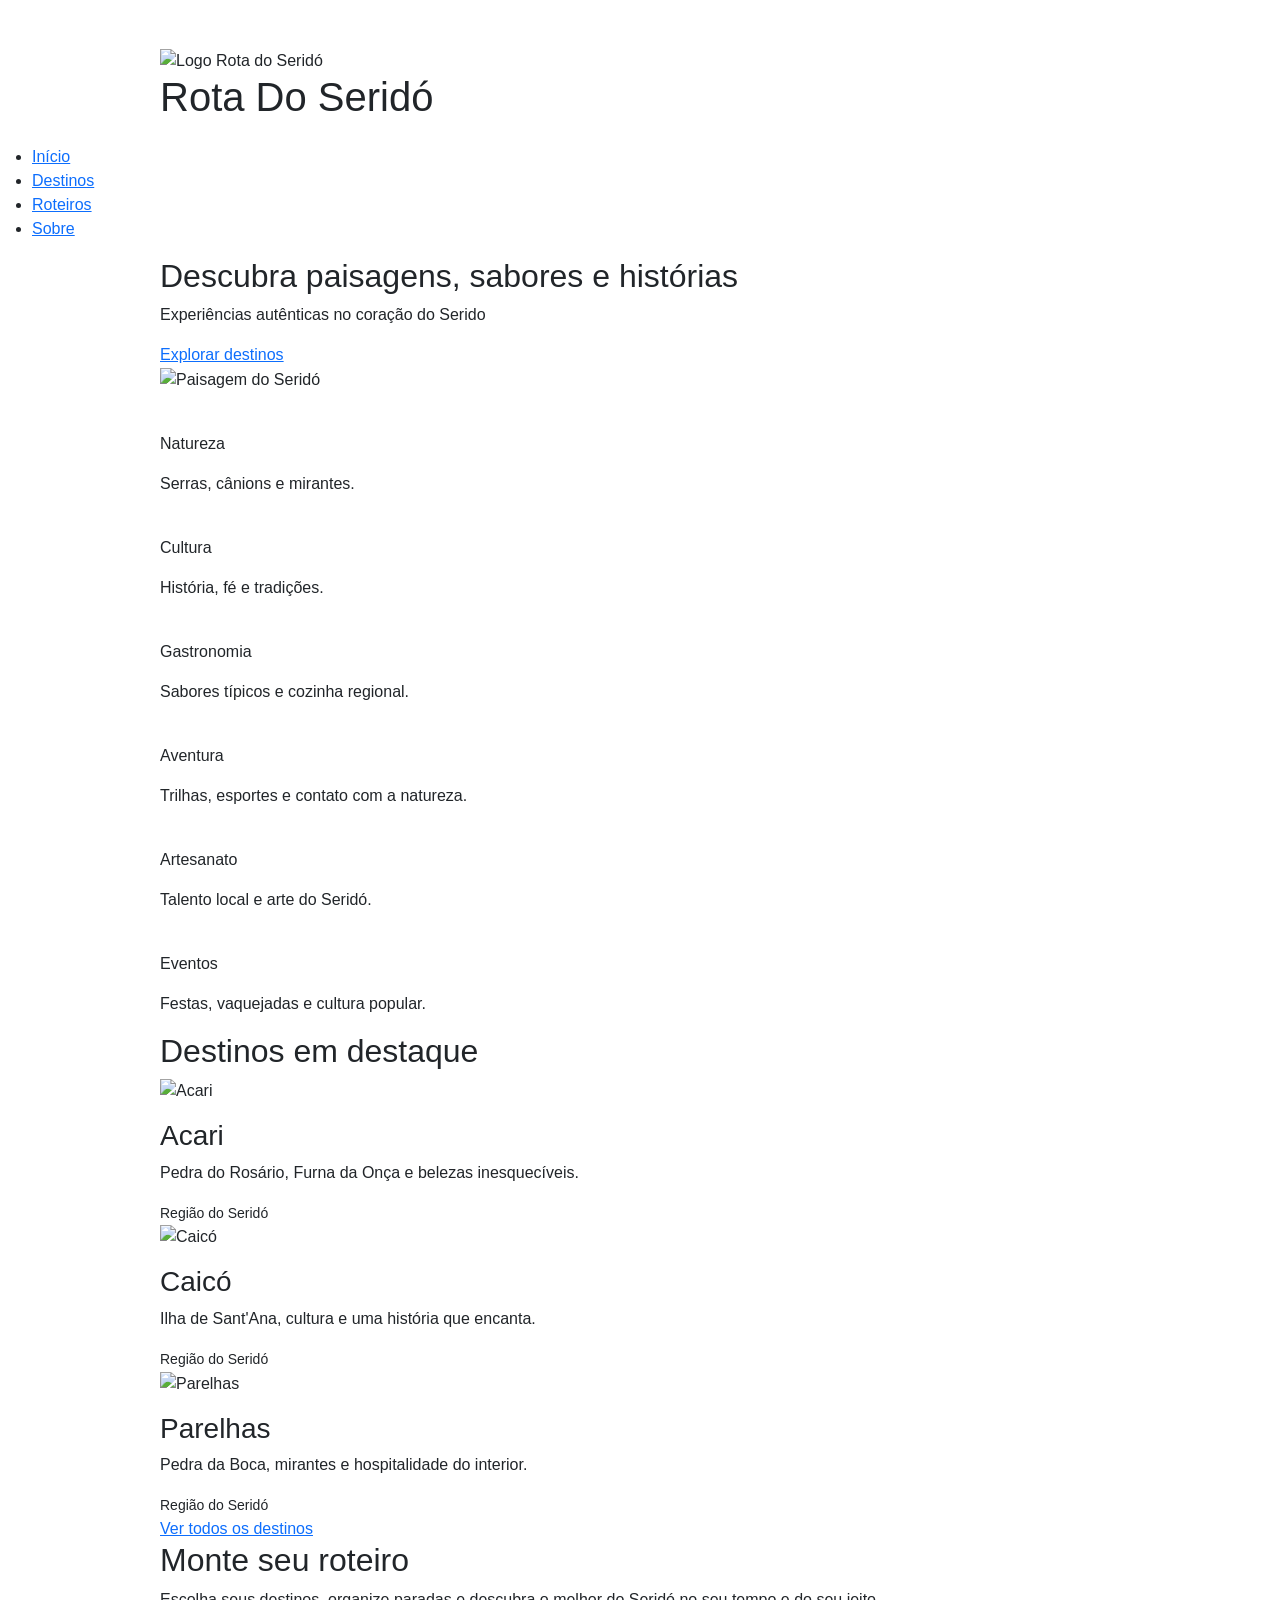
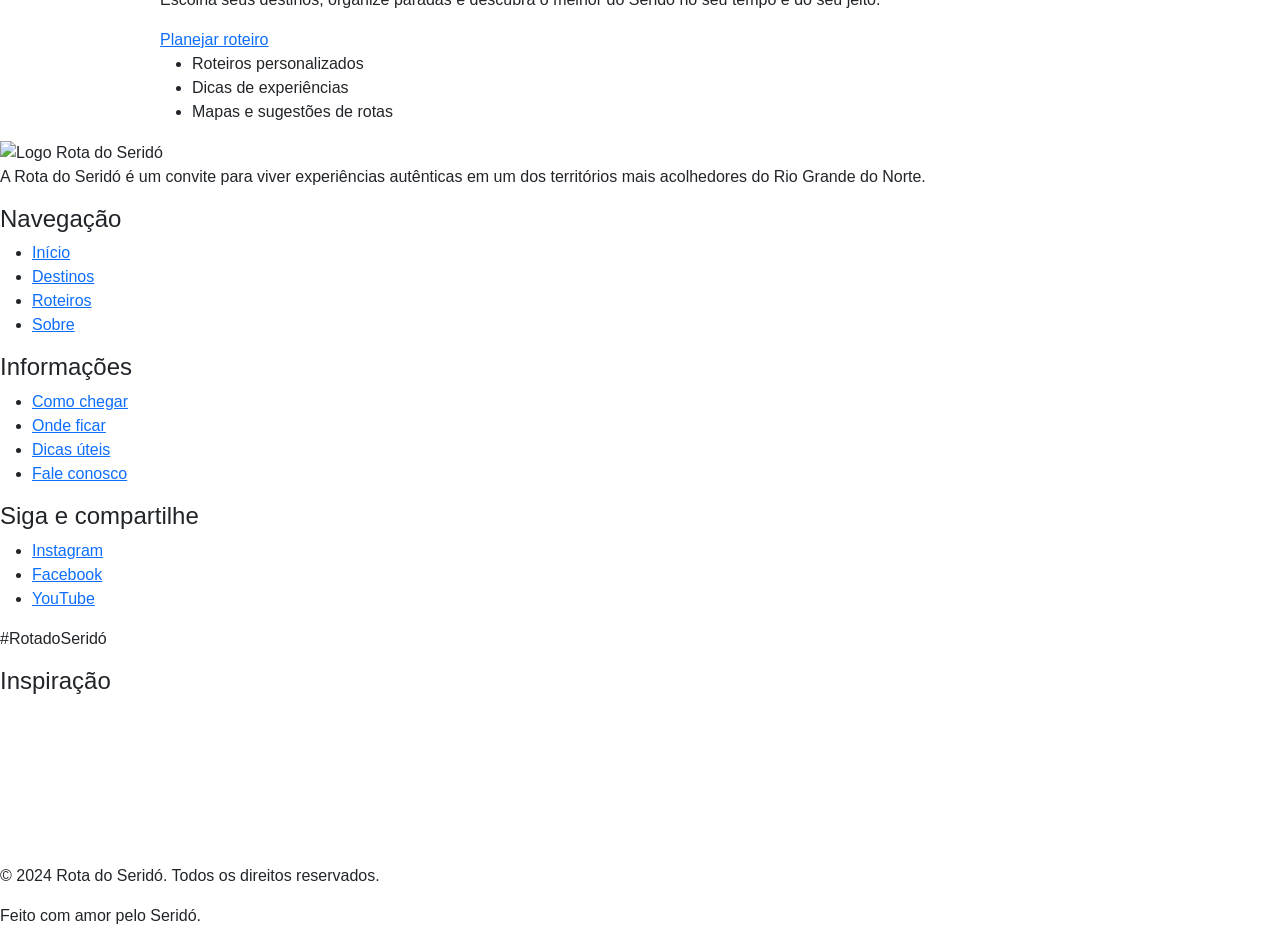
==== index.html @ 2438d68c "Organização e nomeação das landmarks do código para uso de CSS autoral" ====
<!doctype html>
<html lang="pt-BR">

<head>
  <meta charset="UTF-8" />
  <meta name="viewport" content="width=device-width, initial-scale=1.0" />
  <title>Rota do Seridó</title>

  <link rel="stylesheet" 
    href="https://cdn.jsdelivr.net/npm/bootstrap@5.3.8/dist/css/bootstrap.min.css" 
    rel="stylesheet"
    integrity="sha384-sRIl4kxILFvY47J16cr9ZwB07vP4J8+LH7qKQnuqkuIAvNWLzeN8tE5YBujZqJLB" crossorigin="anonymous" 
    />

  <link rel="stylesheet" href="styles.css" />
</head>

<body>
  <header id="cabecalho">
      <img src="" alt="Logo Rota do Seridó">
      <h1>Rota Do Seridó</h1>
    </header>

    <nav id="Navegacao-principal">
      <ul>
        <li><a href="#">Início</a></li>
        <li><a href="destinos.html">Destinos</a></li>
        <li><a href="#">Roteiros</a></li>
        <li><a href="#">Sobre</a></li>
      </ul>
    </nav>

  <main>
    <section id="imagem-inicio">
      <article>
        <h2>Descubra paisagens, sabores e histórias</h2>
        <p>Experiências autênticas no coração do Serido</p>
        <a href="destinos.html">Explorar destinos</a>
      </article>

      <figure>
        <img src="" alt="Paisagem do Seridó">
      </figure>
    </section>

    <section id="categorias">
      <article>
        <img src="" alt="">
        <p>Natureza</p>
        <p>Serras, cânions e mirantes.</p>
      </article>

      <article>
        <img src="" alt="">
        <p>Cultura</p>
        <p>História, fé e tradições.</p>
      </article>

      <article>
        <img src="" alt="">
        <p>Gastronomia</p>
        <p>Sabores típicos e cozinha regional.</p>
      </article>

      <article>
        <img src="" alt="">
        <p>Aventura</p>
        <p>Trilhas, esportes e contato com a natureza.</p>
      </article>

      <article>
        <img src="" alt="">
        <p>Artesanato</p>
        <p>Talento local e arte do Seridó.</p>
      </article>

      <article>
        <img src="" alt="">
        <p>Eventos</p>
        <p>Festas, vaquejadas e cultura popular.</p>
      </article>
    </section>

    <section id="destinos">
        <h2>Destinos em destaque</h2>
      <div>

        <article>
          <figure>
            <img src="" alt="Acari">
          </figure>

          <h3>Acari</h3>
          <p>
            Pedra do Rosário, Furna da Onça e
            belezas inesquecíveis.
          </p>
          <small>Região do Seridó</small>
        </article>

        <article>
          <figure>
            <img src="" alt="Caicó">
          </figure>
          <h3>Caicó</h3>        
          <p>
            Ilha de Sant'Ana, cultura e uma
            história que encanta.
          </p>          
          <small>Região do Seridó</small>
        </article>

        <article>
          <figure>
            <img src="" alt="Parelhas">
          </figure>
          <h3>Parelhas</h3>
          <p>
            Pedra da Boca, mirantes e
            hospitalidade do interior.
          </p>
          <small>Região do Seridó</small>
        </article>

      </div>

      <a href="">Ver todos os destinos</a>

    </section>

    <aside id="card-roteiro">

      <article>
          <h2>Monte seu roteiro</h2>
        <p>
          Escolha seus destinos, organize paradas e descubra o melhor
          do Seridó no seu tempo e do seu jeito.
        </p>

        <a href="">Planejar roteiro</a>

        <ul>
          <li>Roteiros personalizados</li>
          <li>Dicas de experiências</li>
          <li>Mapas e sugestões de rotas</li>
        </ul>
      </article>

    </aside>

  </main>

  <footer id="rodape">

    <section>

      <img src="" alt="Logo Rota do Seridó">

      <p>
        A Rota do Seridó é um convite para viver experiências
        autênticas em um dos territórios mais acolhedores do
        Rio Grande do Norte.
      </p>

    </section>

    <nav id="Navegacao-rodape">

      <h4>Navegação</h4>
      <ul>
        <li><a href="">Início</a></li>
        <li><a href="">Destinos</a></li>
        <li><a href="">Roteiros</a></li>
        <li><a href="">Sobre</a></li>
      </ul>

    </nav>

    <section id="informacoes">

      <h4>Informações</h4>
      <ul>
        <li><a href="">Como chegar</a></li>
        <li><a href="">Onde ficar</a></li>
        <li><a href="">Dicas úteis</a></li>
        <li><a href="">Fale conosco</a></li>
      </ul>

    </section>

    <section id="redes-sociais">

      <h4>Siga e compartilhe</h4>
      <ul>
        <li><a href="">Instagram</a></li>
        <li><a href="">Facebook</a></li>
        <li><a href="">YouTube</a></li>
      </ul>
      <p>#RotadoSeridó</p>

    </section>

    <section id="inspiracao">

      <h4>Inspiração</h4>

      <figure>
        <img src="" alt="">
      </figure>

      <figure>
        <img src="" alt="">
      </figure>

      <figure>
        <img src="" alt="">
      </figure>

      <figure>
        <img src="" alt="">
      </figure>

    </section>

    <section id="conclusao">

      <p>&copy; 2024 Rota do Seridó. Todos os direitos reservados.</p>
      <p>Feito com amor pelo Seridó.</p>

    </section>

  </footer>

</body>

</html>
---- styles.css ----
body {
  margin: 0;
  font-family: Arial, Helvetica, sans-serif;
  line-height: 1.5;
}

header,
main {
  width: min(92%, 60rem);
  margin: 0 auto;
}

header {
  padding: 3rem 0 1rem;
}
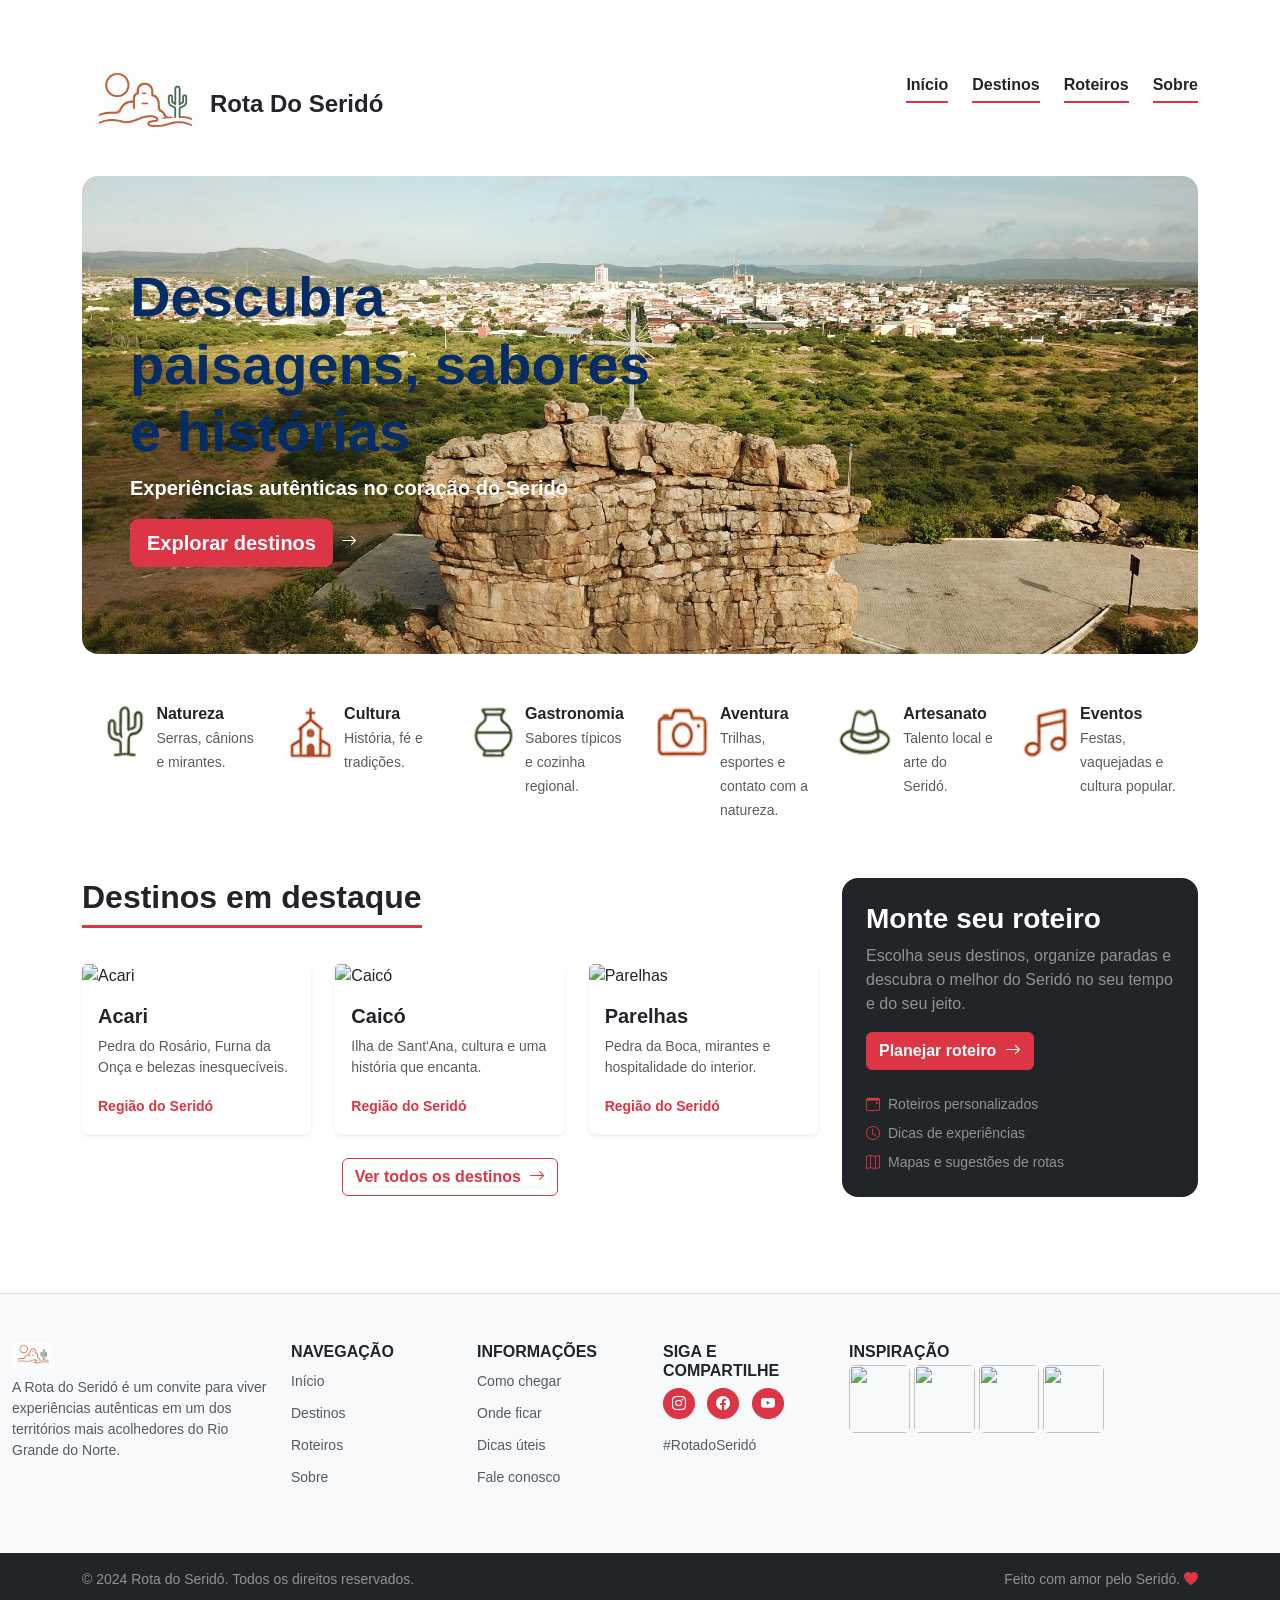
==== commit 06727323: "Implementação inicial do Bootstrap na página inicial" ====
--- a/index.html
+++ b/index.html
@@ -6,229 +6,262 @@
   <meta name="viewport" content="width=device-width, initial-scale=1.0" />
   <title>Rota do Seridó</title>
 
-  <link rel="stylesheet" 
-    href="https://cdn.jsdelivr.net/npm/bootstrap@5.3.8/dist/css/bootstrap.min.css" 
-    rel="stylesheet"
-    integrity="sha384-sRIl4kxILFvY47J16cr9ZwB07vP4J8+LH7qKQnuqkuIAvNWLzeN8tE5YBujZqJLB" crossorigin="anonymous" 
-    />
+  <link rel="stylesheet" href="https://cdn.jsdelivr.net/npm/bootstrap@5.3.8/dist/css/bootstrap.min.css" rel="stylesheet"
+    integrity="sha384-sRIl4kxILFvY47J16cr9ZwB07vP4J8+LH7qKQnuqkuIAvNWLzeN8tE5YBujZqJLB" crossorigin="anonymous" />
+
+    <link rel="stylesheet" href="https://cdn.jsdelivr.net/npm/bootstrap-icons@1.13.1/font/bootstrap-icons.min.css">
 
   <link rel="stylesheet" href="styles.css" />
+
 </head>
 
 <body>
-  <header id="cabecalho">
-      <img src="" alt="Logo Rota do Seridó">
-      <h1>Rota Do Seridó</h1>
+
+  <div class="container d-flex justify-content-between align-items-center py-3">
+    <header id="cabecalho" class="d-flex align-items-center gap-2">
+      <img src="imagens1/LogoRotaDoSerido.png" alt="Logo Rota do Seridó" width="120px" height="80px">
+      <h1 class="fs-4 fw-bold mb-0">Rota Do Seridó</h1>
     </header>
 
-    <nav id="Navegacao-principal">
-      <ul>
-        <li><a href="#">Início</a></li>
-        <li><a href="destinos.html">Destinos</a></li>
-        <li><a href="#">Roteiros</a></li>
-        <li><a href="#">Sobre</a></li>
-      </ul>
+    <nav id="Navegacao-principal" class="list-unstyled d-flex gap-4 mb-0">
+      <a class="text-decoration-none fw-semibold text-dark border-bottom border-danger border-2 pb-1"
+        href="#">Início</a>
+      <a class="text-decoration-none fw-semibold text-dark border-bottom border-danger border-2 pb-1"
+        href="destinos.html">Destinos</a>
+      <a class="text-decoration-none fw-semibold text-dark border-bottom border-danger border-2 pb-1"
+        href="#">Roteiros</a>
+      <a class="text-decoration-none fw-semibold text-dark border-bottom border-danger border-2 pb-1" href="#">Sobre</a>
     </nav>
-
-  <main>
-    <section id="imagem-inicio">
-      <article>
-        <h2>Descubra paisagens, sabores e histórias</h2>
-        <p>Experiências autênticas no coração do Serido</p>
-        <a href="destinos.html">Explorar destinos</a>
-      </article>
-
-      <figure>
-        <img src="" alt="Paisagem do Seridó">
+  </div>
+
+  <main class="container">
+
+    <section id="imagem-inicio" class="position-relative rounded-4 overflow-hidden mb-4">
+      <figure class="m-0">
+        <div class="ratio ratio-21x9">
+          <img class="object-fit-cover w-100 h-100" src="imagens1/ImagemInicio.jpg" alt="Paisagem do Seridó">
+        </div>
       </figure>
+
+      <article class="position-absolute top-0 start-0 w-100 h-100 d-flex align-items-center">
+        <div class="col-lg-7 col-md-9 p-4 p-md-5 text-white">
+          <h2 class="display-4 fw-bold text-primary-emphasis">Descubra paisagens, sabores e histórias</h2>
+          <p class="fs-5 fw-semibold">Experiências autênticas no coração do Serido</p>
+          <a class="btn btn-danger btn-lg fw-bold" href="destinos.html">Explorar destinos</a>
+          <i class="bi bi-arrow-right ms-1"></i>
+        </div>
+      </article>
+
     </section>
 
-    <section id="categorias">
-      <article>
-        <img src="" alt="">
-        <p>Natureza</p>
-        <p>Serras, cânions e mirantes.</p>
-      </article>
-
-      <article>
-        <img src="" alt="">
-        <p>Cultura</p>
-        <p>História, fé e tradições.</p>
-      </article>
-
-      <article>
-        <img src="" alt="">
-        <p>Gastronomia</p>
-        <p>Sabores típicos e cozinha regional.</p>
-      </article>
-
-      <article>
-        <img src="" alt="">
-        <p>Aventura</p>
-        <p>Trilhas, esportes e contato com a natureza.</p>
-      </article>
-
-      <article>
-        <img src="" alt="">
-        <p>Artesanato</p>
-        <p>Talento local e arte do Seridó.</p>
-      </article>
-
-      <article>
-        <img src="" alt="">
-        <p>Eventos</p>
-        <p>Festas, vaquejadas e cultura popular.</p>
-      </article>
+    <section id="categorias" class="row row-cols-2 row-cols-md-3 row-cols-lg-6 g-4 py-0 m-2">
+
+      <article class="d-flex gap-2">
+        <img src="imagens1/icone-natureza.png" alt="" width="60" height="60">
+        <div class="flex-column">
+          <p class="fw-bold mb-0">Natureza</p>
+          <small class="text-muted mb-0">Serras, cânions e mirantes.</small>
+        </div>
+
+      </article>
+
+      <article class="d-flex gap-2">
+        <img src="imagens1/icone-cultura.png" alt="" width="60" height="60">
+        <div class="flex-column">
+          <p class="fw-bold mb-0">Cultura</p>
+          <small class="text-muted mb-0">História, fé e tradições.</small>
+        </div>
+      </article>
+
+      <article class="d-flex gap-2">
+        <img src="imagens1/icone-gastronomia.png" alt="" width="60" height="60">
+        <div class="flex-column">
+          <p class="fw-bold mb-0">Gastronomia</p>
+          <small class="text-muted mb-0">Sabores típicos e cozinha regional.</small>
+        </div>
+      </article>
+
+      <article class="d-flex gap-2">
+        <img src="imagens1/icone-aventura.png" alt="" width="60" height="60">
+        <div class="flex-column">
+          <p class="fw-bold mb-0">Aventura</p>
+          <small class="text-muted mb-0">Trilhas, esportes e contato com a natureza.</small>
+        </div>
+      </article>
+
+      <article class="d-flex gap-2">
+        <img src="imagens1/icone-artesanato.png" alt="" width="60" height="60">
+        <div class="flex-column">
+          <p class="fw-bold mb-0">Artesanato</p>
+          <small class="text-muted mb-0">Talento local e arte do Seridó.</small>
+        </div>
+      </article>
+
+      <article class="d-flex gap-2">
+        <img src="imagens1/icone-eventos.png" alt="" width="60" height="60">
+        <div class="flex-column">
+          <p class="fw-bold mb-0">Eventos</p>
+          <small class="text-muted mb-0">Festas, vaquejadas e cultura popular.</small>
+        </div>
+      </article>
+
     </section>
 
-    <section id="destinos">
-        <h2>Destinos em destaque</h2>
-      <div>
-
-        <article>
-          <figure>
-            <img src="" alt="Acari">
-          </figure>
-
-          <h3>Acari</h3>
-          <p>
-            Pedra do Rosário, Furna da Onça e
-            belezas inesquecíveis.
+    <div class="row g-4 py-5">
+
+      <section id="destinos" class="col-lg-8">
+        <h2 class="fw-bold border-bottom border-danger border-3 d-inline-block pb-2">Destinos em destaque</h2>
+
+        <div class="row g-4 mt-1">
+
+           <article class="col-md-4">
+            <div class="card h-100 shadow-sm border-0">
+              <figure class="m-0">
+                <img src="" alt="Acari" class="card-img-top object-fit-cover" style="height: 190px;">
+              </figure>
+              <div class="card-body">
+                <h3 class="card-title fs-5 fw-bold">Acari</h3>
+                <p class="card-text text-muted small">
+                  Pedra do Rosário, Furna da Onça e belezas inesquecíveis.
+                </p>
+                <small class="text-danger fw-bold">Região do Seridó</small>
+              </div>
+            </div>
+          </article>
+ 
+          <article class="col-md-4">
+            <div class="card h-100 shadow-sm border-0">
+              <figure class="m-0">
+                <img src="" alt="Caicó" class="card-img-top object-fit-cover" style="height: 190px;">
+              </figure>
+              <div class="card-body">
+                <h3 class="card-title fs-5 fw-bold">Caicó</h3>
+                <p class="card-text text-muted small">
+                  Ilha de Sant'Ana, cultura e uma história que encanta.
+                </p>
+                <small class="text-danger fw-bold">Região do Seridó</small>
+              </div>
+            </div>
+          </article>
+ 
+          <article class="col-md-4">
+            <div class="card h-100 shadow-sm border-0">
+              <figure class="m-0">
+                <img src="" alt="Parelhas" class="card-img-top object-fit-cover" style="height: 190px;">
+              </figure>
+              <div class="card-body">
+                <h3 class="card-title fs-5 fw-bold">Parelhas</h3>
+                <p class="card-text text-muted small">
+                  Pedra da Boca, mirantes e hospitalidade do interior.
+                </p>
+                <small class="text-danger fw-bold">Região do Seridó</small>
+              </div>
+            </div>
+          </article>
+
+        </div>
+
+        <div class="text-center mt-4">
+          <a href="" class="btn btn-outline-danger fw-bold">
+            Ver todos os destinos <i class="bi bi-arrow-right ms-1"></i>
+          </a>
+        </div>
+
+      </section>
+
+      <aside id="card-roteiro" class="col-lg-4">
+ 
+        <article class="bg-dark text-white rounded-4 p-4 h-100">
+          <h2 class="fs-3 fw-bold">Monte seu roteiro</h2>
+          <p class="text-white-50">
+            Escolha seus destinos, organize paradas e descubra o melhor
+            do Seridó no seu tempo e do seu jeito.
           </p>
-          <small>Região do Seridó</small>
+          <a href="" class="btn btn-danger fw-bold mb-4">
+            Planejar roteiro <i class="bi bi-arrow-right ms-1"></i>
+          </a>
+
+          <ul class="list-unstyled d-flex flex-column gap-2 small text-white-50 mb-0">
+            <li><i class="bi bi-calendar-event text-danger me-2"></i>Roteiros personalizados</li>
+            <li><i class="bi bi-clock text-danger me-2"></i>Dicas de experiências</li>
+            <li><i class="bi bi-map text-danger me-2"></i>Mapas e sugestões de rotas</li>
+          </ul>
         </article>
-
-        <article>
-          <figure>
-            <img src="" alt="Caicó">
-          </figure>
-          <h3>Caicó</h3>        
-          <p>
-            Ilha de Sant'Ana, cultura e uma
-            história que encanta.
-          </p>          
-          <small>Região do Seridó</small>
-        </article>
-
-        <article>
-          <figure>
-            <img src="" alt="Parelhas">
-          </figure>
-          <h3>Parelhas</h3>
-          <p>
-            Pedra da Boca, mirantes e
-            hospitalidade do interior.
-          </p>
-          <small>Região do Seridó</small>
-        </article>
-
+ 
+      </aside>
+    </div>
+  </main>
+
+   <footer id="rodape" class="bg-light border-top mt-5">
+
+    <div class="container row g-4 py-5">
+ 
+      <section class="col-lg-3 col-md-6">
+        <img src="imagens1/LogoRotaDoSerido.png" alt="Logo Rota do Seridó" width="40" class="mb-2">
+        <p class="text-muted small">
+          A Rota do Seridó é um convite para viver experiências
+          autênticas em um dos territórios mais acolhedores do
+          Rio Grande do Norte.
+        </p>
+      </section>
+ 
+      <nav id="Navegacao-rodape" class="col-lg-2 col-md-6">
+        <h4 class="fs-6 fw-bold text-uppercase small">Navegação</h4>
+        <ul class="list-unstyled">
+          <li class="mb-2"><a href="" class="text-muted text-decoration-none small">Início</a></li>
+          <li class="mb-2"><a href="" class="text-muted text-decoration-none small">Destinos</a></li>
+          <li class="mb-2"><a href="" class="text-muted text-decoration-none small">Roteiros</a></li>
+          <li class="mb-2"><a href="" class="text-muted text-decoration-none small">Sobre</a></li>
+        </ul>
+      </nav>
+ 
+      <section id="informacoes" class="col-lg-2 col-md-6">
+        <h4 class="fs-6 fw-bold text-uppercase small">Informações</h4>
+        <ul class="list-unstyled">
+          <li class="mb-2"><a href="" class="text-muted text-decoration-none small">Como chegar</a></li>
+          <li class="mb-2"><a href="" class="text-muted text-decoration-none small">Onde ficar</a></li>
+          <li class="mb-2"><a href="" class="text-muted text-decoration-none small">Dicas úteis</a></li>
+          <li class="mb-2"><a href="" class="text-muted text-decoration-none small">Fale conosco</a></li>
+        </ul>
+      </section>
+ 
+      <section id="redes-sociais" class="col-lg-2 col-md-6">
+        <h4 class="fs-6 fw-bold text-uppercase small">Siga e compartilhe</h4>
+        <ul class="list-inline">
+          <li class="list-inline-item"><a href="" class="btn btn-danger btn-sm rounded-circle"><i class="bi bi-instagram"></i></a></li>
+          <li class="list-inline-item"><a href="" class="btn btn-danger btn-sm rounded-circle"><i class="bi bi-facebook"></i></a></li>
+          <li class="list-inline-item"><a href="" class="btn btn-danger btn-sm rounded-circle"><i class="bi bi-youtube"></i></a></li>
+        </ul>
+        <p class="text-muted small">#RotadoSeridó</p>
+      </section>
+ 
+      <section id="inspiracao" class="col-lg-3 col-md-6">
+        <h4 class="fs-6 fw-bold text-uppercase small">Inspiração</h4>
+        <div class="row row-cols-4 g-1">
+          <figure class="col m-0">
+            <img src="" alt="" class="img-fluid rounded object-fit-cover w-100" style="height: 68px;">
+          </figure>
+          <figure class="col m-0">
+            <img src="" alt="" class="img-fluid rounded object-fit-cover w-100" style="height: 68px;">
+          </figure>
+          <figure class="col m-0">
+            <img src="" alt="" class="img-fluid rounded object-fit-cover w-100" style="height: 68px;">
+          </figure>
+          <figure class="col m-0">
+            <img src="" alt="" class="img-fluid rounded object-fit-cover w-100" style="height: 68px;">
+          </figure>
+        </div>
+      </section>
+ 
+    </div>
+ 
+    <section id="conclusao" class="bg-dark text-white-50 py-3">
+      <div class="container d-flex flex-column-reverse flex-md-row justify-content-between align-items-center gap-2 small">
+        <p class="mb-0">&copy; 2024 Rota do Seridó. Todos os direitos reservados.</p>
+        <p class="mb-0">Feito com amor pelo Seridó. <i class="bi bi-heart-fill text-danger"></i></p>
       </div>
-
-      <a href="">Ver todos os destinos</a>
-
     </section>
-
-    <aside id="card-roteiro">
-
-      <article>
-          <h2>Monte seu roteiro</h2>
-        <p>
-          Escolha seus destinos, organize paradas e descubra o melhor
-          do Seridó no seu tempo e do seu jeito.
-        </p>
-
-        <a href="">Planejar roteiro</a>
-
-        <ul>
-          <li>Roteiros personalizados</li>
-          <li>Dicas de experiências</li>
-          <li>Mapas e sugestões de rotas</li>
-        </ul>
-      </article>
-
-    </aside>
-
-  </main>
-
-  <footer id="rodape">
-
-    <section>
-
-      <img src="" alt="Logo Rota do Seridó">
-
-      <p>
-        A Rota do Seridó é um convite para viver experiências
-        autênticas em um dos territórios mais acolhedores do
-        Rio Grande do Norte.
-      </p>
-
-    </section>
-
-    <nav id="Navegacao-rodape">
-
-      <h4>Navegação</h4>
-      <ul>
-        <li><a href="">Início</a></li>
-        <li><a href="">Destinos</a></li>
-        <li><a href="">Roteiros</a></li>
-        <li><a href="">Sobre</a></li>
-      </ul>
-
-    </nav>
-
-    <section id="informacoes">
-
-      <h4>Informações</h4>
-      <ul>
-        <li><a href="">Como chegar</a></li>
-        <li><a href="">Onde ficar</a></li>
-        <li><a href="">Dicas úteis</a></li>
-        <li><a href="">Fale conosco</a></li>
-      </ul>
-
-    </section>
-
-    <section id="redes-sociais">
-
-      <h4>Siga e compartilhe</h4>
-      <ul>
-        <li><a href="">Instagram</a></li>
-        <li><a href="">Facebook</a></li>
-        <li><a href="">YouTube</a></li>
-      </ul>
-      <p>#RotadoSeridó</p>
-
-    </section>
-
-    <section id="inspiracao">
-
-      <h4>Inspiração</h4>
-
-      <figure>
-        <img src="" alt="">
-      </figure>
-
-      <figure>
-        <img src="" alt="">
-      </figure>
-
-      <figure>
-        <img src="" alt="">
-      </figure>
-
-      <figure>
-        <img src="" alt="">
-      </figure>
-
-    </section>
-
-    <section id="conclusao">
-
-      <p>&copy; 2024 Rota do Seridó. Todos os direitos reservados.</p>
-      <p>Feito com amor pelo Seridó.</p>
-
-    </section>
-
+ 
   </footer>
 
 </body>
--- a/styles.css
+++ b/styles.css
@@ -12,4 +12,5 @@
 
 header {
   padding: 3rem 0 1rem;
-}+}
+
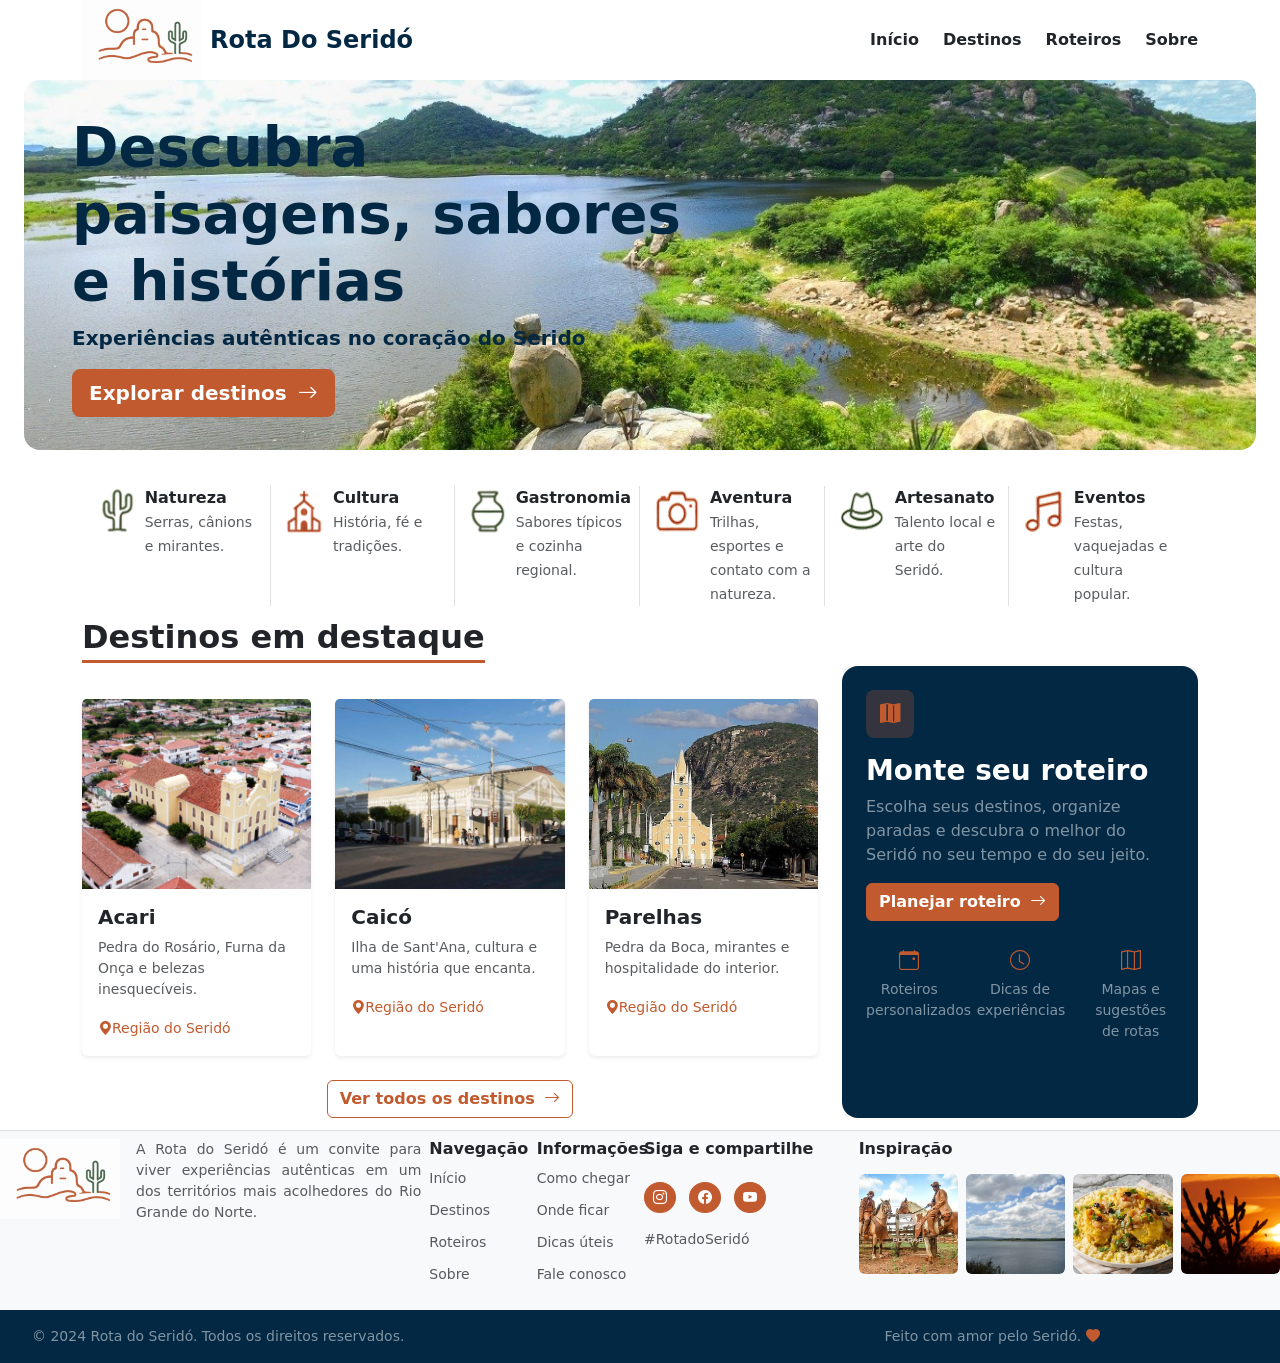
==== commit b804089e: "Página inicial quase finalizada" ====
--- a/index.html
+++ b/index.html
@@ -9,7 +9,7 @@
   <link rel="stylesheet" href="https://cdn.jsdelivr.net/npm/bootstrap@5.3.8/dist/css/bootstrap.min.css" rel="stylesheet"
     integrity="sha384-sRIl4kxILFvY47J16cr9ZwB07vP4J8+LH7qKQnuqkuIAvNWLzeN8tE5YBujZqJLB" crossorigin="anonymous" />
 
-    <link rel="stylesheet" href="https://cdn.jsdelivr.net/npm/bootstrap-icons@1.13.1/font/bootstrap-icons.min.css">
+  <link rel="stylesheet" href="https://cdn.jsdelivr.net/npm/bootstrap-icons@1.13.1/font/bootstrap-icons.min.css">
 
   <link rel="stylesheet" href="styles.css" />
 
@@ -17,144 +17,142 @@
 
 <body>
 
-  <div class="container d-flex justify-content-between align-items-center py-3">
+  <div class="container d-flex justify-content-between align-items-center py-0">
     <header id="cabecalho" class="d-flex align-items-center gap-2">
       <img src="imagens1/LogoRotaDoSerido.png" alt="Logo Rota do Seridó" width="120px" height="80px">
       <h1 class="fs-4 fw-bold mb-0">Rota Do Seridó</h1>
     </header>
 
-    <nav id="Navegacao-principal" class="list-unstyled d-flex gap-4 mb-0">
-      <a class="text-decoration-none fw-semibold text-dark border-bottom border-danger border-2 pb-1"
-        href="#">Início</a>
-      <a class="text-decoration-none fw-semibold text-dark border-bottom border-danger border-2 pb-1"
-        href="destinos.html">Destinos</a>
-      <a class="text-decoration-none fw-semibold text-dark border-bottom border-danger border-2 pb-1"
-        href="#">Roteiros</a>
-      <a class="text-decoration-none fw-semibold text-dark border-bottom border-danger border-2 pb-1" href="#">Sobre</a>
+    <nav id="navegacao-principal" class="list-unstyled d-flex gap-4 mb-0">
+      <a class="text-decoration-none fw-semibold text-dark" href="index.html">Início</a>
+      <a class="text-decoration-none fw-semibold text-dark" href="destinos.html">Destinos</a>
+      <a class="text-decoration-none fw-semibold text-dark" href="#">Roteiros</a>
+      <a class="text-decoration-none fw-semibold text-dark" href="#">Sobre</a>
     </nav>
   </div>
 
+  <section id="imagem-inicio" class="position-relative rounded-4 overflow-hidden mb-2 mx-3 mx-md-4">
+    <figure class="m-0 py-0">
+      <div class="ratio ratio-21x9" style="--bs-aspect-ratio: 30%;">
+        <img class="object-fit-cover" src="imagens1/ImagemInicio.jpg" alt="Paisagem do Seridó">
+      </div>
+    </figure>
+
+    <article class="position-absolute top-0 start-0 w-100 h-100 d-flex align-items-center">
+      <div class="col-lg-7 col-md-9 p-4 p-md-5">
+        <h2 class="display-4 fw-bold" style="color: #032844;">Descubra paisagens, sabores e histórias</h2>
+        <p class="fs-5 fw-semibold" style="color: #032844;">Experiências autênticas no coração do Serido</p>
+        <a class="btn btn-danger btn-lg fw-bold" href="destinos.html">Explorar destinos <i
+            class="bi bi-arrow-right ms-1"></i></a>
+      </div>
+    </article>
+
+  </section>
+
   <main class="container">
 
-    <section id="imagem-inicio" class="position-relative rounded-4 overflow-hidden mb-4">
-      <figure class="m-0">
-        <div class="ratio ratio-21x9">
-          <img class="object-fit-cover w-100 h-100" src="imagens1/ImagemInicio.jpg" alt="Paisagem do Seridó">
-        </div>
-      </figure>
-
-      <article class="position-absolute top-0 start-0 w-100 h-100 d-flex align-items-center">
-        <div class="col-lg-7 col-md-9 p-4 p-md-5 text-white">
-          <h2 class="display-4 fw-bold text-primary-emphasis">Descubra paisagens, sabores e histórias</h2>
-          <p class="fs-5 fw-semibold">Experiências autênticas no coração do Serido</p>
-          <a class="btn btn-danger btn-lg fw-bold" href="destinos.html">Explorar destinos</a>
-          <i class="bi bi-arrow-right ms-1"></i>
+    <section id="categorias" class="row row-cols-2 row-cols-md-3 row-cols-lg-6 g-4 py-1 m-1">
+
+      <article class="d-flex gap-2 border-end">
+        <img src="imagens1/icone-natureza.png" alt="" width="50" height="50">
+        <div class="flex-column">
+          <p class="fw-bold mb-0">Natureza</p>
+          <small class="text-muted mb-0" style="text-align: justify;">Serras, cânions e mirantes.</small>
+        </div>
+      </article>
+
+      <article class="d-flex gap-2 border-end">
+        <img src="imagens1/icone-cultura.png" alt="" width="50" height="50">
+        <div class="flex-column">
+          <p class="fw-bold mb-0">Cultura</p>
+          <small class="text-muted mb-0" style="text-align: justify;">História, fé e tradições.</small>
+        </div>
+      </article>
+
+      <article class="d-flex gap-2 border-end">
+        <img src="imagens1/icone-gastronomia.png" alt="" width="50" height="50">
+        <div class="flex-column">
+          <p class="fw-bold mb-0">Gastronomia</p>
+          <small class="text-muted mb-0" style="text-align: justify;">Sabores típicos e cozinha regional.</small>
+        </div>
+      </article>
+
+      <article class="d-flex gap-2 border-end">
+        <img src="imagens1/icone-aventura.png" alt="" width="50" height="50">
+        <div class="flex-column">
+          <p class="fw-bold mb-0">Aventura</p>
+          <small class="text-muted mb-0" style="text-align: justify;">Trilhas, esportes e contato com a
+            natureza.</small>
+        </div>
+      </article>
+
+      <article class="d-flex gap-2 border-end">
+        <img src="imagens1/icone-artesanato.png" alt="" width="50" height="50">
+        <div class="flex-column">
+          <p class="fw-bold mb-0">Artesanato</p>
+          <small class="text-muted mb-0" style="text-align: justify;">Talento local e arte do Seridó.</small>
+        </div>
+      </article>
+
+      <article class="d-flex gap-2">
+        <img src="imagens1/icone-eventos.png" alt="" width="50" height="50">
+        <div class="flex-column">
+          <p class="fw-bold mb-0">Eventos</p>
+          <small class="text-muted mb-0" style="text-align: justify;">Festas, vaquejadas e cultura popular.</small>
         </div>
       </article>
 
     </section>
 
-    <section id="categorias" class="row row-cols-2 row-cols-md-3 row-cols-lg-6 g-4 py-0 m-2">
-
-      <article class="d-flex gap-2">
-        <img src="imagens1/icone-natureza.png" alt="" width="60" height="60">
-        <div class="flex-column">
-          <p class="fw-bold mb-0">Natureza</p>
-          <small class="text-muted mb-0">Serras, cânions e mirantes.</small>
-        </div>
-
-      </article>
-
-      <article class="d-flex gap-2">
-        <img src="imagens1/icone-cultura.png" alt="" width="60" height="60">
-        <div class="flex-column">
-          <p class="fw-bold mb-0">Cultura</p>
-          <small class="text-muted mb-0">História, fé e tradições.</small>
-        </div>
-      </article>
-
-      <article class="d-flex gap-2">
-        <img src="imagens1/icone-gastronomia.png" alt="" width="60" height="60">
-        <div class="flex-column">
-          <p class="fw-bold mb-0">Gastronomia</p>
-          <small class="text-muted mb-0">Sabores típicos e cozinha regional.</small>
-        </div>
-      </article>
-
-      <article class="d-flex gap-2">
-        <img src="imagens1/icone-aventura.png" alt="" width="60" height="60">
-        <div class="flex-column">
-          <p class="fw-bold mb-0">Aventura</p>
-          <small class="text-muted mb-0">Trilhas, esportes e contato com a natureza.</small>
-        </div>
-      </article>
-
-      <article class="d-flex gap-2">
-        <img src="imagens1/icone-artesanato.png" alt="" width="60" height="60">
-        <div class="flex-column">
-          <p class="fw-bold mb-0">Artesanato</p>
-          <small class="text-muted mb-0">Talento local e arte do Seridó.</small>
-        </div>
-      </article>
-
-      <article class="d-flex gap-2">
-        <img src="imagens1/icone-eventos.png" alt="" width="60" height="60">
-        <div class="flex-column">
-          <p class="fw-bold mb-0">Eventos</p>
-          <small class="text-muted mb-0">Festas, vaquejadas e cultura popular.</small>
-        </div>
-      </article>
-
-    </section>
-
-    <div class="row g-4 py-5">
+    <div class="row g-4 py-1">
 
       <section id="destinos" class="col-lg-8">
-        <h2 class="fw-bold border-bottom border-danger border-3 d-inline-block pb-2">Destinos em destaque</h2>
+        <h2 class="fw-bold border-bottom border-danger border-3 d-inline-block pb-1">Destinos em destaque</h2>
 
         <div class="row g-4 mt-1">
 
-           <article class="col-md-4">
+          <article class="col-md-4">
             <div class="card h-100 shadow-sm border-0">
               <figure class="m-0">
-                <img src="" alt="Acari" class="card-img-top object-fit-cover" style="height: 190px;">
+                <img src="imagens1/Acari.png" alt="Acari" class="card-img-top object-fit-cover" style="height: 190px;">
               </figure>
               <div class="card-body">
                 <h3 class="card-title fs-5 fw-bold">Acari</h3>
                 <p class="card-text text-muted small">
                   Pedra do Rosário, Furna da Onça e belezas inesquecíveis.
                 </p>
-                <small class="text-danger fw-bold">Região do Seridó</small>
+                <small class="text-danger"><i class="bi bi-geo-alt-fill"></i>Região do Seridó</small>
               </div>
             </div>
           </article>
- 
+
           <article class="col-md-4">
             <div class="card h-100 shadow-sm border-0">
               <figure class="m-0">
-                <img src="" alt="Caicó" class="card-img-top object-fit-cover" style="height: 190px;">
+                <img src="imagens1/Caico.png" alt="Caicó" class="card-img-top object-fit-cover" style="height: 190px;">
               </figure>
               <div class="card-body">
                 <h3 class="card-title fs-5 fw-bold">Caicó</h3>
                 <p class="card-text text-muted small">
                   Ilha de Sant'Ana, cultura e uma história que encanta.
                 </p>
-                <small class="text-danger fw-bold">Região do Seridó</small>
+                <small class="text-danger"><i class="bi bi-geo-alt-fill"></i>Região do Seridó</small>
               </div>
             </div>
           </article>
- 
+
           <article class="col-md-4">
             <div class="card h-100 shadow-sm border-0">
               <figure class="m-0">
-                <img src="" alt="Parelhas" class="card-img-top object-fit-cover" style="height: 190px;">
+                <img src="imagens1/Parelhas.png" alt="Parelhas" class="card-img-top object-fit-cover"
+                  style="height: 190px;">
               </figure>
               <div class="card-body">
                 <h3 class="card-title fs-5 fw-bold">Parelhas</h3>
                 <p class="card-text text-muted small">
                   Pedra da Boca, mirantes e hospitalidade do interior.
                 </p>
-                <small class="text-danger fw-bold">Região do Seridó</small>
+                <small class="text-danger"><i class="bi bi-geo-alt-fill"></i>Região do Seridó</small>
               </div>
             </div>
           </article>
@@ -162,51 +160,63 @@
         </div>
 
         <div class="text-center mt-4">
-          <a href="" class="btn btn-outline-danger fw-bold">
-            Ver todos os destinos <i class="bi bi-arrow-right ms-1"></i>
+          <a href="" class="btn btn-outline-danger fw-bold">Ver todos os destinos <i class="bi bi-arrow-right ms-1"></i>
           </a>
         </div>
 
       </section>
 
-      <aside id="card-roteiro" class="col-lg-4">
- 
-        <article class="bg-dark text-white rounded-4 p-4 h-100">
+      <aside id="card-roteiro" class="col-12 col-lg-4 mb-5">
+
+        <article class="text-white rounded-4 p-4 mt-4 mt-lg-5 h-100" style="background-color: #032844;">
+          <div class="bg-danger bg-opacity-25 rounded-3 d-inline-flex align-items-center justify-content-center mb-3"
+            style="width: 48px; height: 48px">
+            <i class="bi bi-map-fill text-danger fs-5"></i>
+          </div>
           <h2 class="fs-3 fw-bold">Monte seu roteiro</h2>
           <p class="text-white-50">
             Escolha seus destinos, organize paradas e descubra o melhor
             do Seridó no seu tempo e do seu jeito.
           </p>
-          <a href="" class="btn btn-danger fw-bold mb-4">
+          <a href="#" class="btn btn-danger fw-bold mb-4">
             Planejar roteiro <i class="bi bi-arrow-right ms-1"></i>
           </a>
 
-          <ul class="list-unstyled d-flex flex-column gap-2 small text-white-50 mb-0">
-            <li><i class="bi bi-calendar-event text-danger me-2"></i>Roteiros personalizados</li>
-            <li><i class="bi bi-clock text-danger me-2"></i>Dicas de experiências</li>
-            <li><i class="bi bi-map text-danger me-2"></i>Mapas e sugestões de rotas</li>
-          </ul>
+          <div class="row text-center small text-white-50">
+            <div class="col-4">
+              <i class="bi bi-calendar-event text-danger d-block mb-1 fs-5"></i>
+              Roteiros personalizados
+            </div>
+            <div class="col-4">
+              <i class="bi bi-clock text-danger d-block mb-1 fs-5"></i>
+              Dicas de experiências
+            </div>
+            <div class="col-4">
+              <i class="bi bi-map text-danger d-block mb-1 fs-5"></i>
+              Mapas e sugestões de rotas
+            </div>
+          </div>
         </article>
- 
+
       </aside>
     </div>
   </main>
 
-   <footer id="rodape" class="bg-light border-top mt-5">
-
-    <div class="container row g-4 py-5">
- 
-      <section class="col-lg-3 col-md-6">
-        <img src="imagens1/LogoRotaDoSerido.png" alt="Logo Rota do Seridó" width="40" class="mb-2">
-        <p class="text-muted small">
+  <footer id="rodape" class="bg-light border-top mt-2">
+
+    <div class="row g-2 py-2">
+
+      <section class="d-flex flex-column flex-sm-row justify-content-between col-12 col-lg-4 gap-3">
+        <img src="imagens1/LogoRotaDoSerido.png" alt="Logo Rota do Seridó" width="120" height="80" class="mb-2">
+        <small class="text-muted" style="text-align: justify;">
           A Rota do Seridó é um convite para viver experiências
           autênticas em um dos territórios mais acolhedores do
           Rio Grande do Norte.
-        </p>
-      </section>
- 
-      <nav id="Navegacao-rodape" class="col-lg-2 col-md-6">
-        <h4 class="fs-6 fw-bold text-uppercase small">Navegação</h4>
+        </small>
+      </section>
+
+      <nav id="Navegacao-rodape" class="col-12 col-sm-6 col-lg-1">
+        <h4 class="fs-6 fw-bold">Navegação</h4>
         <ul class="list-unstyled">
           <li class="mb-2"><a href="" class="text-muted text-decoration-none small">Início</a></li>
           <li class="mb-2"><a href="" class="text-muted text-decoration-none small">Destinos</a></li>
@@ -214,9 +224,9 @@
           <li class="mb-2"><a href="" class="text-muted text-decoration-none small">Sobre</a></li>
         </ul>
       </nav>
- 
-      <section id="informacoes" class="col-lg-2 col-md-6">
-        <h4 class="fs-6 fw-bold text-uppercase small">Informações</h4>
+
+      <section id="informacoes" class="col-12 col-sm-6 col-lg-1">
+        <h4 class="fs-6 fw-bold">Informações</h4>
         <ul class="list-unstyled">
           <li class="mb-2"><a href="" class="text-muted text-decoration-none small">Como chegar</a></li>
           <li class="mb-2"><a href="" class="text-muted text-decoration-none small">Onde ficar</a></li>
@@ -224,44 +234,52 @@
           <li class="mb-2"><a href="" class="text-muted text-decoration-none small">Fale conosco</a></li>
         </ul>
       </section>
- 
-      <section id="redes-sociais" class="col-lg-2 col-md-6">
-        <h4 class="fs-6 fw-bold text-uppercase small">Siga e compartilhe</h4>
+
+      <section id="redes-sociais" class="col-12 col-sm-6 col-lg-2">
+        <h4 class="fs-6 fw-bold small pb-3">Siga e compartilhe</h4>
         <ul class="list-inline">
-          <li class="list-inline-item"><a href="" class="btn btn-danger btn-sm rounded-circle"><i class="bi bi-instagram"></i></a></li>
-          <li class="list-inline-item"><a href="" class="btn btn-danger btn-sm rounded-circle"><i class="bi bi-facebook"></i></a></li>
-          <li class="list-inline-item"><a href="" class="btn btn-danger btn-sm rounded-circle"><i class="bi bi-youtube"></i></a></li>
+          <li class="list-inline-item"><a href="" class="btn btn-danger btn-sm rounded-circle"><i
+                class="bi bi-instagram"></i></a></li>
+          <li class="list-inline-item"><a href="" class="btn btn-danger btn-sm rounded-circle"><i
+                class="bi bi-facebook"></i></a></li>
+          <li class="list-inline-item"><a href="" class="btn btn-danger btn-sm rounded-circle"><i
+                class="bi bi-youtube"></i></a></li>
         </ul>
         <p class="text-muted small">#RotadoSeridó</p>
       </section>
- 
-      <section id="inspiracao" class="col-lg-3 col-md-6">
-        <h4 class="fs-6 fw-bold text-uppercase small">Inspiração</h4>
-        <div class="row row-cols-4 g-1">
-          <figure class="col m-0">
-            <img src="" alt="" class="img-fluid rounded object-fit-cover w-100" style="height: 68px;">
-          </figure>
-          <figure class="col m-0">
-            <img src="" alt="" class="img-fluid rounded object-fit-cover w-100" style="height: 68px;">
-          </figure>
-          <figure class="col m-0">
-            <img src="" alt="" class="img-fluid rounded object-fit-cover w-100" style="height: 68px;">
-          </figure>
-          <figure class="col m-0">
-            <img src="" alt="" class="img-fluid rounded object-fit-cover w-100" style="height: 68px;">
-          </figure>
-        </div>
-      </section>
- 
+
+      <section id="inspiracao" class="col-12 col-sm-6 col-lg-4">
+        <h4 class="fs-6 fw-bold pb-3">Inspiração</h4>
+        <div class="row row-cols-4 g-2">
+          <figure class="col m-0">
+            <img src="imagens1/Vaqueiros.png" alt="Vaqueiros" class="img-fluid rounded object-fit-cover w-100"
+              style="height: 100px;">
+          </figure>
+          <figure class="col m-0">
+            <img src="imagens1/açude2.png" alt="Açude" class="img-fluid rounded object-fit-cover w-100"
+              style="height: 100px;">
+          </figure>
+          <figure class="col m-0">
+            <img src="imagens1/cuscuz.png" alt="Cuscuz" class="img-fluid rounded object-fit-cover w-100"
+              style="height: 100px;">
+          </figure>
+          <figure class="col m-0">
+            <img src="imagens1/cacto.png" alt="Cacto" class="img-fluid rounded object-fit-cover w-100"
+              style="height: 100px;">
+          </figure>
+        </div>
+      </section>
+
     </div>
- 
-    <section id="conclusao" class="bg-dark text-white-50 py-3">
-      <div class="container d-flex flex-column-reverse flex-md-row justify-content-between align-items-center gap-2 small">
-        <p class="mb-0">&copy; 2024 Rota do Seridó. Todos os direitos reservados.</p>
-        <p class="mb-0">Feito com amor pelo Seridó. <i class="bi bi-heart-fill text-danger"></i></p>
+
+    <section id="conclusao" class="text-white-50 py-3" style="background-color: #032844;">
+      <div class="d-flex position-relative small" id="rodape-final">
+        <p class="mb-0" style="padding-left: 2rem">&copy; 2024 Rota do Seridó. Todos os direitos reservados.</p>
+        <p class="mb-0" style="padding-left: 30rem" id="feito-amor">Feito com amor pelo Seridó. <i
+            class="bi bi-heart-fill text-danger"></i></p>
       </div>
     </section>
- 
+
   </footer>
 
 </body>
--- a/styles.css
+++ b/styles.css
@@ -1,16 +1,54 @@
-body {
-  margin: 0;
-  font-family: Arial, Helvetica, sans-serif;
-  line-height: 1.5;
+header {
+  color: #032844;
 }
 
-header,
-main {
-  width: min(92%, 60rem);
-  margin: 0 auto;
+#navegacao-principal {
+  color: #032844;
 }
 
-header {
-  padding: 3rem 0 1rem;
+@media (max-width: 767.98px) {
+  #imagem-inicio .ratio {
+    --bs-aspect-ratio: 70% !important;
+  }
+
+  #imagem-inicio h2 {
+    font-size: 1.75rem !important;
+  }
+
+  #imagem-inicio p {
+    font-size: 0.95rem !important;
+  }
 }
 
+@media (min-width: 768px) and (max-width: 991.98px) {
+  #imagem-inicio .ratio {
+    --bs-aspect-ratio: 45% !important;
+  }
+
+  #imagem-inicio h2 {
+    font-size: 2.5rem !important;
+  }
+}
+
+:root {
+  --bs-danger: #C15A2E;
+  --bs-danger-rgb: 193, 90, 46;
+}
+
+.btn-danger {
+  --bs-btn-bg: #C15A2E;
+  --bs-btn-border-color: #C15A2E;
+  --bs-btn-hover-bg: #A94A24;
+  --bs-btn-hover-border-color: #A94A24;
+  --bs-btn-active-bg: #A94A24;
+  --bs-btn-active-border-color: #A94A24;
+}
+
+.btn-outline-danger {
+  --bs-btn-color: #C15A2E;
+  --bs-btn-border-color: #C15A2E;
+  --bs-btn-hover-bg: #C15A2E;
+  --bs-btn-hover-border-color: #C15A2E;
+  --bs-btn-active-bg: #C15A2E;
+  --bs-btn-active-border-color: #C15A2E;
+}
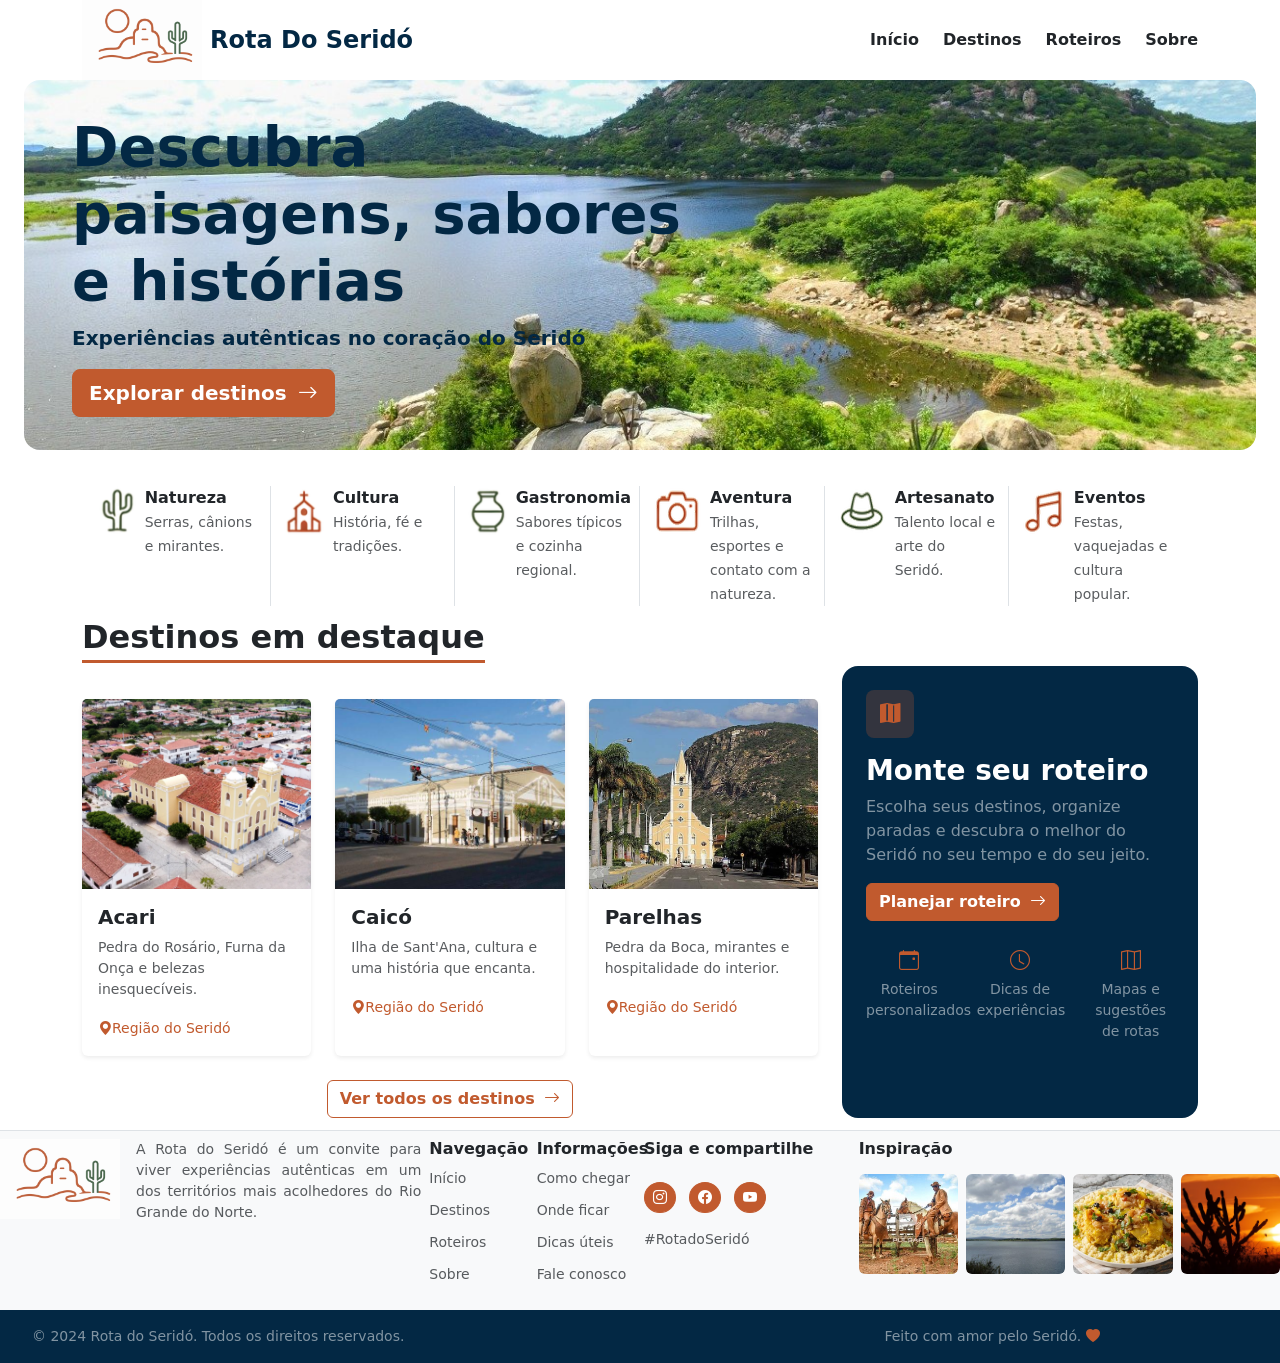
==== commit 2921854f: "Correção de erros de ortografia na página inicial" ====
--- a/index.html
+++ b/index.html
@@ -41,7 +41,7 @@
     <article class="position-absolute top-0 start-0 w-100 h-100 d-flex align-items-center">
       <div class="col-lg-7 col-md-9 p-4 p-md-5">
         <h2 class="display-4 fw-bold" style="color: #032844;">Descubra paisagens, sabores e histórias</h2>
-        <p class="fs-5 fw-semibold" style="color: #032844;">Experiências autênticas no coração do Serido</p>
+        <p class="fs-5 fw-semibold" style="color: #032844;">Experiências autênticas no coração do Seridó</p>
         <a class="btn btn-danger btn-lg fw-bold" href="destinos.html">Explorar destinos <i
             class="bi bi-arrow-right ms-1"></i></a>
       </div>
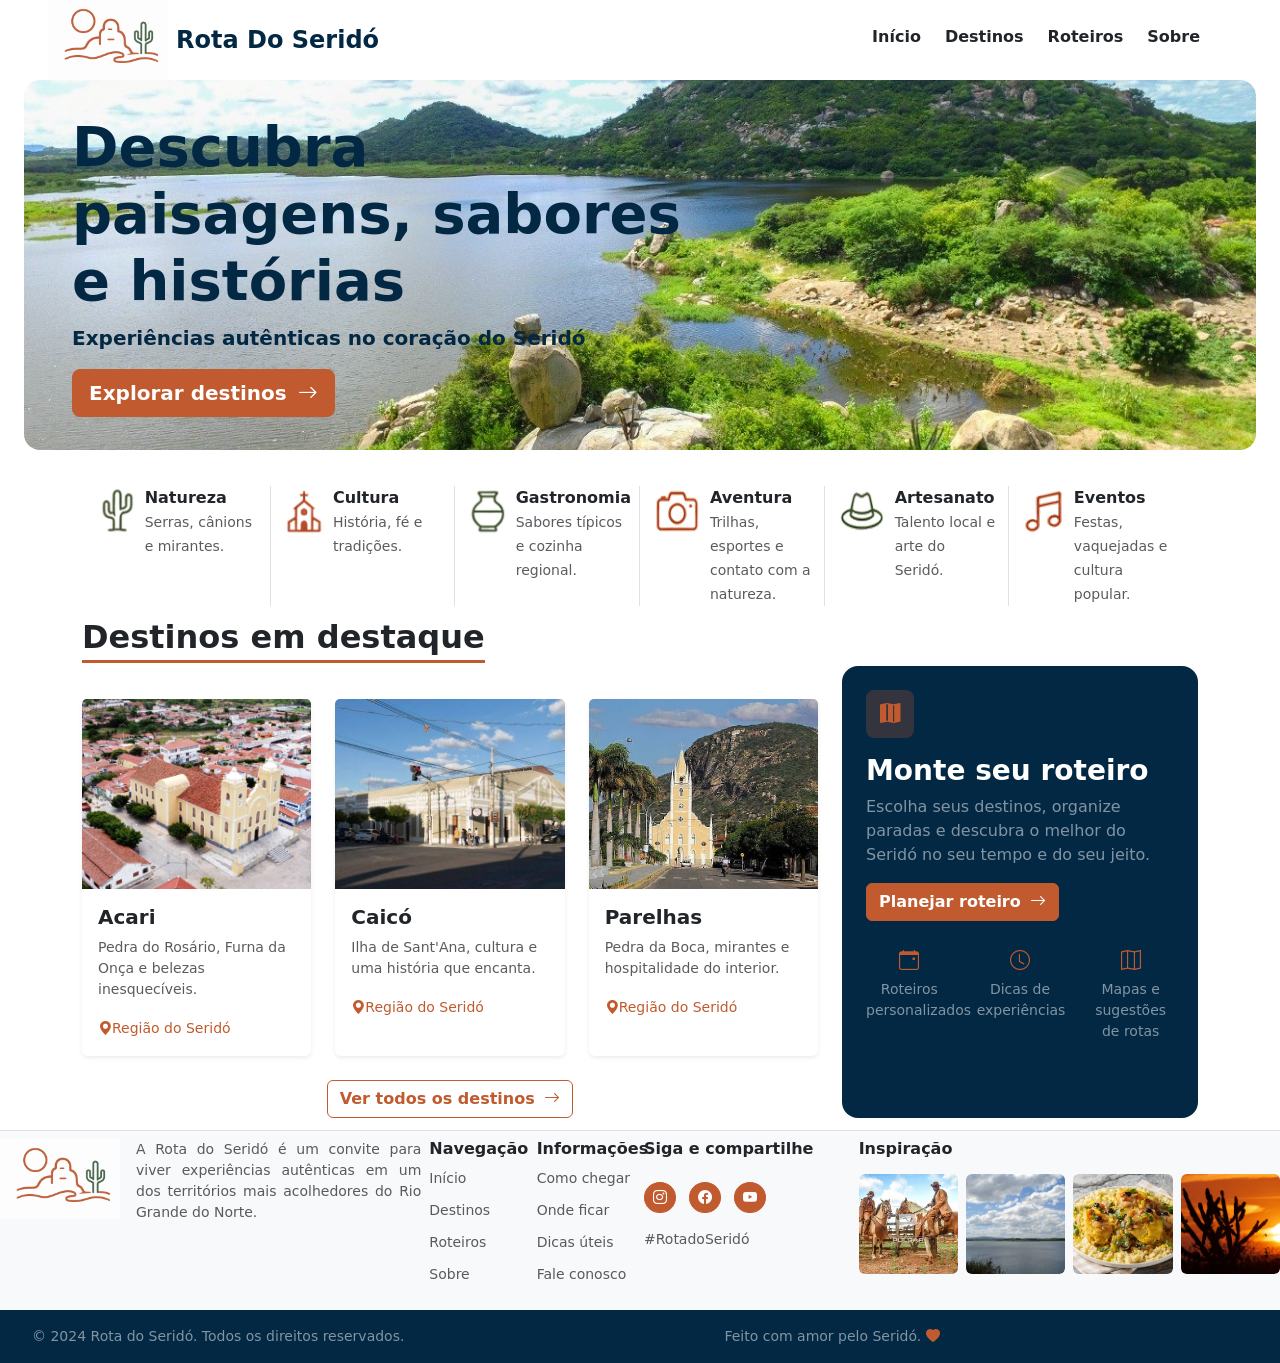
==== commit 26395e9f: "HTML final da página inicial" ====
--- a/index.html
+++ b/index.html
@@ -17,13 +17,13 @@
 
 <body>
 
-  <div class="container d-flex justify-content-between align-items-center py-0">
+  <div class="d-flex justify-content-between align-items-center px-5">
     <header id="cabecalho" class="d-flex align-items-center gap-2">
       <img src="imagens1/LogoRotaDoSerido.png" alt="Logo Rota do Seridó" width="120px" height="80px">
       <h1 class="fs-4 fw-bold mb-0">Rota Do Seridó</h1>
     </header>
 
-    <nav id="navegacao-principal" class="list-unstyled d-flex gap-4 mb-0">
+    <nav id="navegacao-principal" class="list-unstyled d-flex gap-4 mb-0" style="padding-right: 2rem;">
       <a class="text-decoration-none fw-semibold text-dark" href="index.html">Início</a>
       <a class="text-decoration-none fw-semibold text-dark" href="destinos.html">Destinos</a>
       <a class="text-decoration-none fw-semibold text-dark" href="#">Roteiros</a>
@@ -275,7 +275,7 @@
     <section id="conclusao" class="text-white-50 py-3" style="background-color: #032844;">
       <div class="d-flex position-relative small" id="rodape-final">
         <p class="mb-0" style="padding-left: 2rem">&copy; 2024 Rota do Seridó. Todos os direitos reservados.</p>
-        <p class="mb-0" style="padding-left: 30rem" id="feito-amor">Feito com amor pelo Seridó. <i
+        <p class="mb-0" style="padding-left: 20rem" id="feito-amor">Feito com amor pelo Seridó. <i
             class="bi bi-heart-fill text-danger"></i></p>
       </div>
     </section>
--- a/styles.css
+++ b/styles.css
@@ -4,6 +4,15 @@
 
 #navegacao-principal {
   color: #032844;
+}
+
+#navegacao-principal a {
+  padding-bottom: 0.25rem;
+  border-bottom: 2px solid transparent;
+  transition: border-color 0.2s ease;
+}
+#navegacao-principal a:hover {
+  border-bottom-color: #C15A2E;
 }
 
 @media (max-width: 767.98px) {
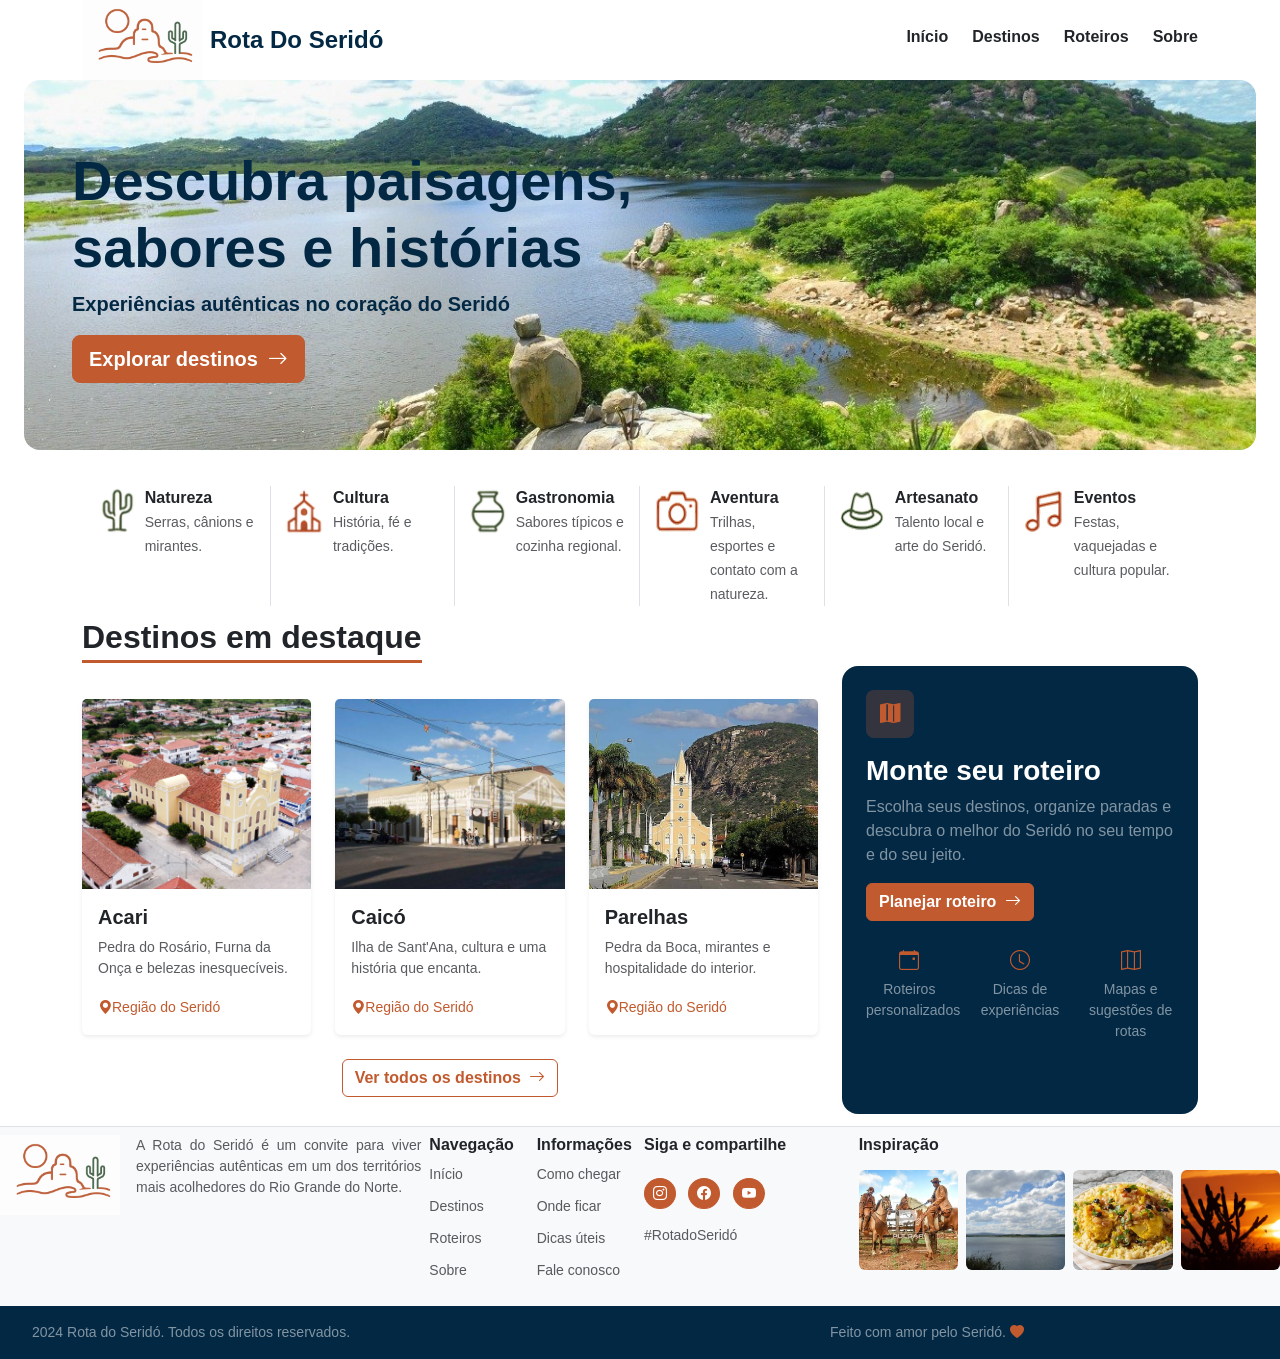
==== commit dfad412f: "página Detalhes Finalizada" ====
--- a/index.html
+++ b/index.html
@@ -17,13 +17,13 @@
 
 <body>
 
-  <div class="d-flex justify-content-between align-items-center px-5">
+  <div class="container d-flex justify-content-between align-items-center py-0">
     <header id="cabecalho" class="d-flex align-items-center gap-2">
       <img src="imagens1/LogoRotaDoSerido.png" alt="Logo Rota do Seridó" width="120px" height="80px">
       <h1 class="fs-4 fw-bold mb-0">Rota Do Seridó</h1>
     </header>
 
-    <nav id="navegacao-principal" class="list-unstyled d-flex gap-4 mb-0" style="padding-right: 2rem;">
+    <nav id="navegacao-principal" class="list-unstyled d-flex gap-4 mb-0">
       <a class="text-decoration-none fw-semibold text-dark" href="index.html">Início</a>
       <a class="text-decoration-none fw-semibold text-dark" href="destinos.html">Destinos</a>
       <a class="text-decoration-none fw-semibold text-dark" href="#">Roteiros</a>
@@ -274,8 +274,8 @@
 
     <section id="conclusao" class="text-white-50 py-3" style="background-color: #032844;">
       <div class="d-flex position-relative small" id="rodape-final">
-        <p class="mb-0" style="padding-left: 2rem">&copy; 2024 Rota do Seridó. Todos os direitos reservados.</p>
-        <p class="mb-0" style="padding-left: 20rem" id="feito-amor">Feito com amor pelo Seridó. <i
+        <p class="mb-0" style="padding-left: 2rem"> 2024 Rota do Seridó. Todos os direitos reservados.</p>
+        <p class="mb-0" style="padding-left: 30rem" id="feito-amor">Feito com amor pelo Seridó. <i
             class="bi bi-heart-fill text-danger"></i></p>
       </div>
     </section>
--- a/styles.css
+++ b/styles.css
@@ -1,3 +1,7 @@
+body {
+  font-family: 'Lucida Sans', 'Lucida Sans Regular', 'Lucida Grande', 'Lucida Sans Unicode', Geneva, Verdana, sans-serif;
+}
+
 header {
   color: #032844;
 }
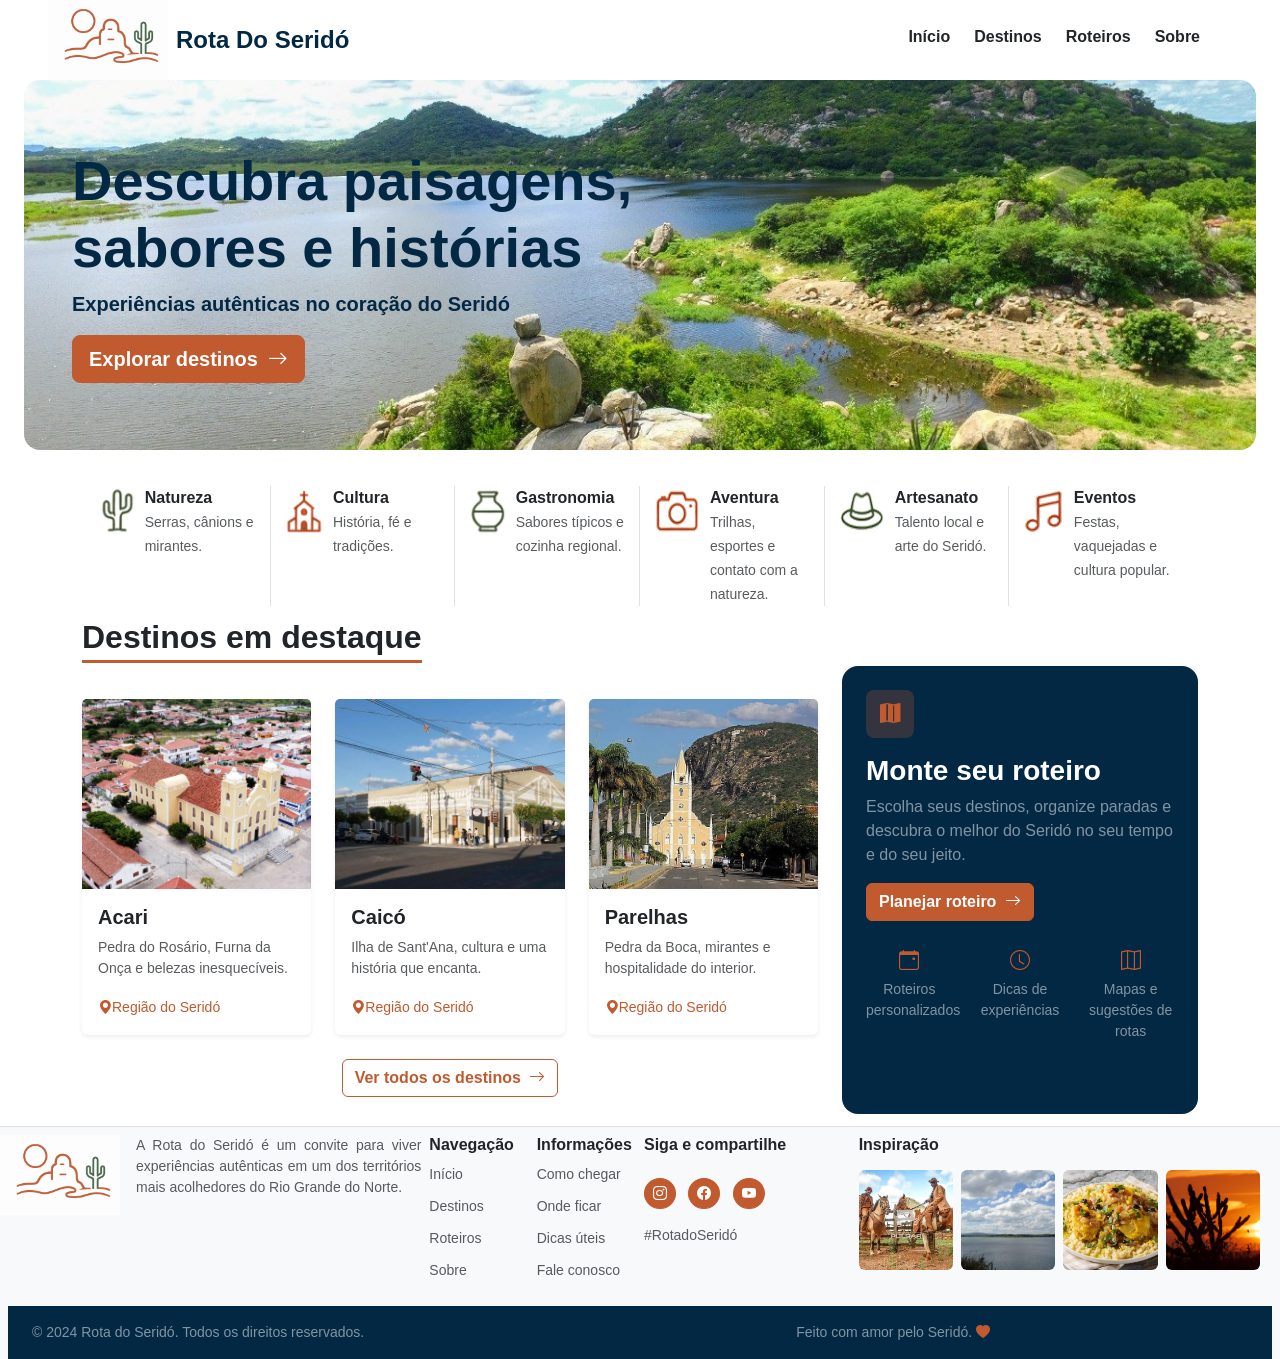
==== commit 3898a7b7: "Edição final nas página Inicial e na página Destinos" ====
--- a/index.html
+++ b/index.html
@@ -17,13 +17,13 @@
 
 <body>
 
-  <div class="container d-flex justify-content-between align-items-center py-0">
+  <div class="d-flex justify-content-between align-items-center px-5">
     <header id="cabecalho" class="d-flex align-items-center gap-2">
       <img src="imagens1/LogoRotaDoSerido.png" alt="Logo Rota do Seridó" width="120px" height="80px">
       <h1 class="fs-4 fw-bold mb-0">Rota Do Seridó</h1>
     </header>
 
-    <nav id="navegacao-principal" class="list-unstyled d-flex gap-4 mb-0">
+    <nav id="navegacao-principal" class="list-unstyled d-flex gap-4 mb-0" style="padding-right: 2rem;">
       <a class="text-decoration-none fw-semibold text-dark" href="index.html">Início</a>
       <a class="text-decoration-none fw-semibold text-dark" href="destinos.html">Destinos</a>
       <a class="text-decoration-none fw-semibold text-dark" href="#">Roteiros</a>
@@ -160,7 +160,7 @@
         </div>
 
         <div class="text-center mt-4">
-          <a href="" class="btn btn-outline-danger fw-bold">Ver todos os destinos <i class="bi bi-arrow-right ms-1"></i>
+          <a href="destinos.html" class="btn btn-outline-danger fw-bold">Ver todos os destinos <i class="bi bi-arrow-right ms-1"></i>
           </a>
         </div>
 
@@ -248,7 +248,7 @@
         <p class="text-muted small">#RotadoSeridó</p>
       </section>
 
-      <section id="inspiracao" class="col-12 col-sm-6 col-lg-4">
+      <section id="inspiracao" class="col-12 col-sm-6 col-lg-4 pe-4">
         <h4 class="fs-6 fw-bold pb-3">Inspiração</h4>
         <div class="row row-cols-4 g-2">
           <figure class="col m-0">
@@ -272,11 +272,10 @@
 
     </div>
 
-    <section id="conclusao" class="text-white-50 py-3" style="background-color: #032844;">
-      <div class="d-flex position-relative small" id="rodape-final">
-        <p class="mb-0" style="padding-left: 2rem"> 2024 Rota do Seridó. Todos os direitos reservados.</p>
-        <p class="mb-0" style="padding-left: 30rem" id="feito-amor">Feito com amor pelo Seridó. <i
-            class="bi bi-heart-fill text-danger"></i></p>
+    <section id="conclusao" class=" text-white-50 py-3 mx-md-2" style="background-color: #032844;">
+      <div class="d-flex small" id="rodape-final">
+        <p class="mb-0 ps-4">&copy; 2024 Rota do Seridó. Todos os direitos reservados.</p>
+        <p class="mb-0"id="feito-amor" style="padding-left: 27rem;">Feito com amor pelo Seridó. <i class="bi bi-heart-fill text-danger"></i></p>
       </div>
     </section>
 
--- a/styles.css
+++ b/styles.css
@@ -4,6 +4,10 @@
 
 header {
   color: #032844;
+}
+
+html, body {
+  overflow-x: hidden;
 }
 
 #navegacao-principal {
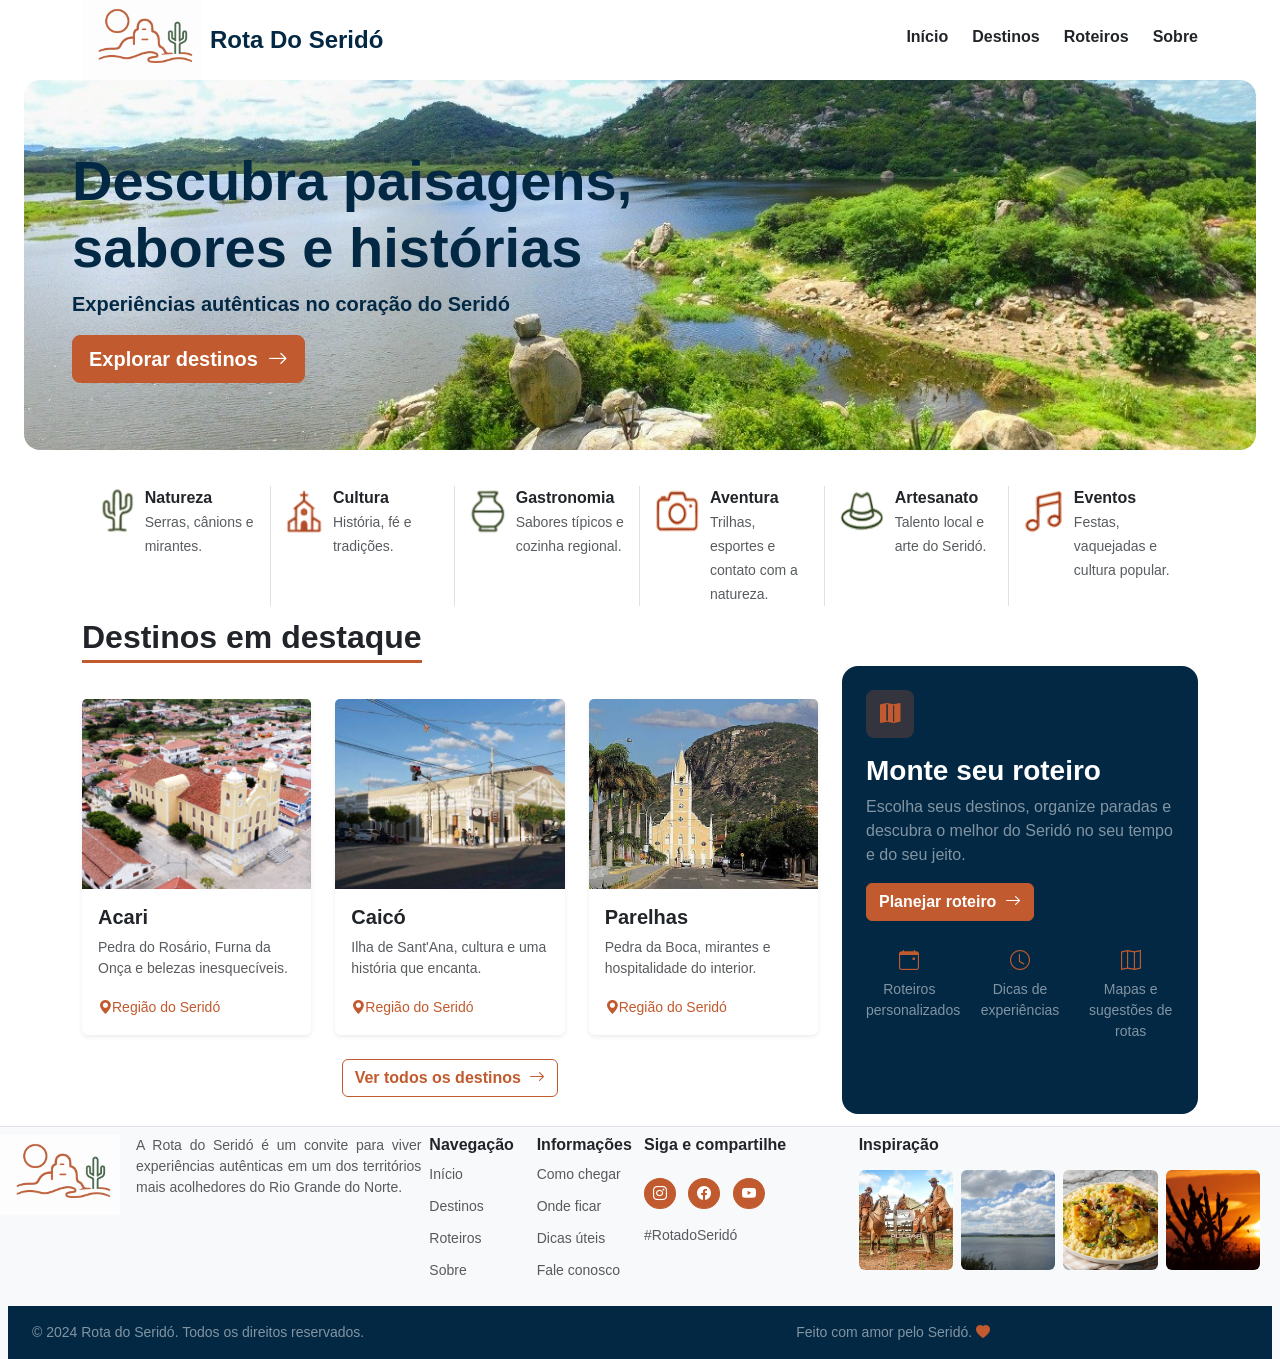
==== commit 206b1a49: "Index.html finalizado" ====
--- a/index.html
+++ b/index.html
@@ -17,13 +17,13 @@
 
 <body>
 
-  <div class="d-flex justify-content-between align-items-center px-5">
+  <div class="container d-flex justify-content-between align-items-center py-0">
     <header id="cabecalho" class="d-flex align-items-center gap-2">
       <img src="imagens1/LogoRotaDoSerido.png" alt="Logo Rota do Seridó" width="120px" height="80px">
       <h1 class="fs-4 fw-bold mb-0">Rota Do Seridó</h1>
     </header>
 
-    <nav id="navegacao-principal" class="list-unstyled d-flex gap-4 mb-0" style="padding-right: 2rem;">
+    <nav id="navegacao-principal" class="list-unstyled d-flex gap-4 mb-0">
       <a class="text-decoration-none fw-semibold text-dark" href="index.html">Início</a>
       <a class="text-decoration-none fw-semibold text-dark" href="destinos.html">Destinos</a>
       <a class="text-decoration-none fw-semibold text-dark" href="#">Roteiros</a>
